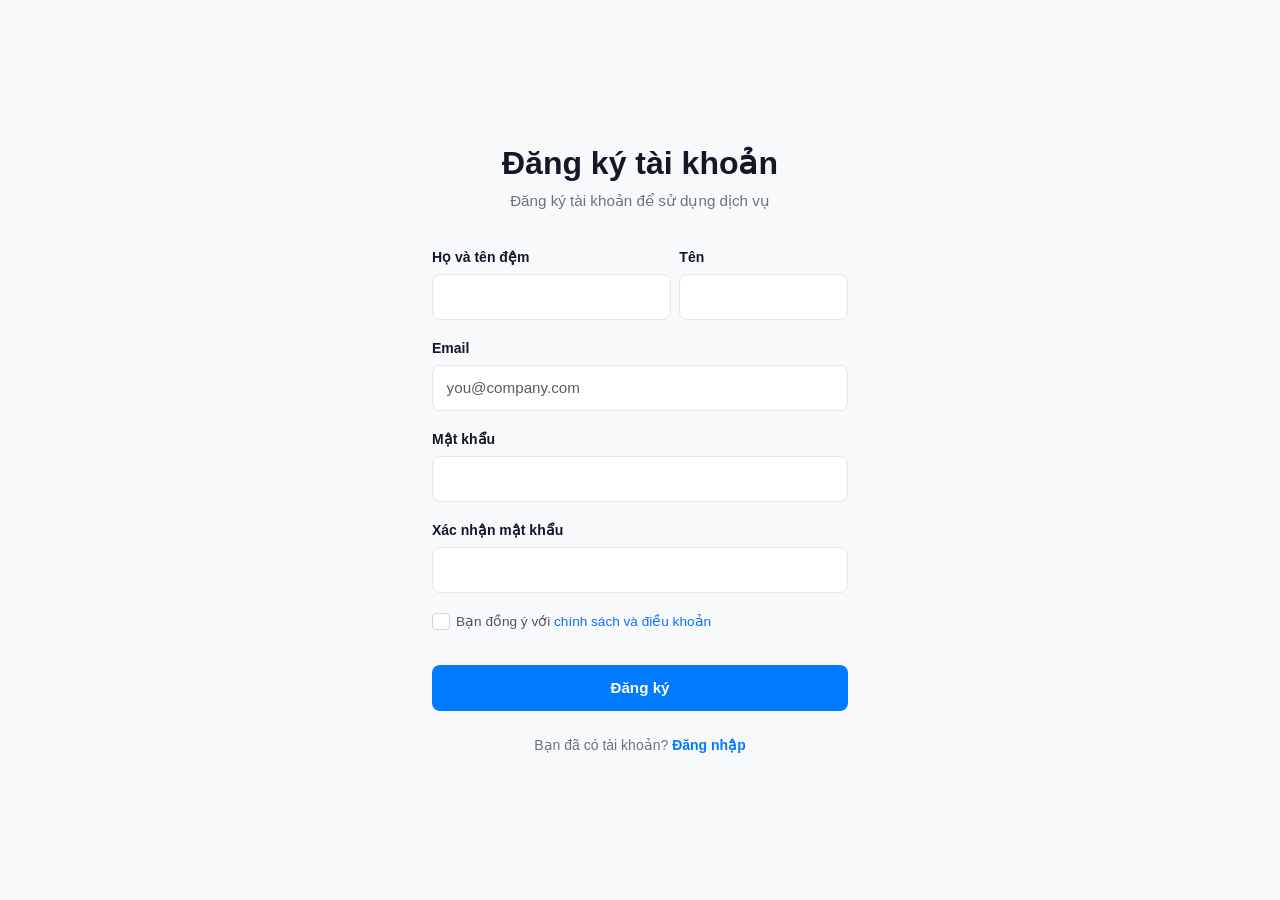
==== NewProject/Quanlysanpham/Auth/register.html @ 21271aa3 "Add files via upload" ====
<!DOCTYPE html>
<html lang="vi">
<head>
    <meta charset="UTF-8">
    <meta name="viewport" content="width=device-width, initial-scale=1.0">
    <title>Đăng ký tài khoản</title>
    <link href="https://cdn.jsdelivr.net/npm/bootstrap@5.3.2/dist/css/bootstrap.min.css" rel="stylesheet">
    <style>
        body {
            background-color: #f8f9fa;
            font-family: -apple-system, BlinkMacSystemFont, "Segoe UI", Roboto, "Helvetica Neue", Arial, sans-serif;
            min-height: 100vh;
            display: flex;
            align-items: center;
            justify-content: center;
            padding: 2rem 0;
        }
        .register-card {
            width: 100%;
            max-width: 480px;
            padding: 2rem;
            border: none;
            background: transparent;
        }
        .register-title {
            font-size: 2rem;
            font-weight: 700;
            color: #111827;
            text-align: center;
            margin-bottom: 0.5rem;
        }
        .register-subtitle {
            font-size: 0.95rem;
            color: #6b7280;
            text-align: center;
            margin-bottom: 2rem;
        }
        .form-label {
            font-weight: 600;
            font-size: 0.875rem;
            color: #111827;
            margin-bottom: 0.4rem;
        }
        .form-control {
            padding: 0.65rem 0.85rem;
            border-radius: 8px;
            border: 1px solid #e5e7eb;
            background-color: #ffffff;
            font-size: 0.95rem;
        }
        .form-control:focus {
            border-color: #007bff;
            box-shadow: 0 0 0 3px rgba(0, 123, 255, 0.1);
        }
        .form-check-input {
            width: 1.1em;
            height: 1.1em;
            border-radius: 4px;
            border-color: #d1d5db;
        }
        .form-check-label {
            font-size: 0.85rem;
            color: #4b5563;
        }
        .btn-register {
            background-color: #007bff;
            border: none;
            padding: 0.75rem;
            border-radius: 8px;
            font-weight: 600;
            font-size: 0.95rem;
            margin-top: 1rem;
            transition: background-color 0.2s ease;
        }
        .btn-register:hover {
            background-color: #0056b3;
        }
        .login-text {
            font-size: 0.875rem;
            color: #6b7280;
            text-align: center;
            margin-top: 1.5rem;
        }
        .login-link {
            color: #007bff;
            text-decoration: none;
            font-weight: 600;
        }
        .login-link:hover {
            text-decoration: underline;
        }

        .error-msg {
            color: #dc3545;
            font-size: 0.825rem;
            margin-top: 4px;
            display: none;
        }
    </style>
</head>
<body>

    <div class="register-card">
        <h1 class="register-title">Đăng ký tài khoản</h1>
        <p class="register-subtitle">Đăng ký tài khoản để sử dụng dịch vụ</p>

        <div id="alertBox" class="alert d-none" role="alert"></div>

        <form id="registerForm" novalidate>
            <div class="row g-2 mb-3">
                <div class="col-7">
                    <label for="lastName" class="form-label">Họ và tên đệm</label>
                    <input type="text" class="form-control" id="lastName" placeholder="">
                    <small id="lastNameError" class="error-msg">Không được để trống</small>
                </div>
                <div class="col-5">
                    <label for="firstName" class="form-label">Tên</label>
                    <input type="text" class="form-control" id="firstName" placeholder="">
                    <small id="firstNameError" class="error-msg">Không được để trống</small>
                </div>
            </div>

            <div class="mb-3">
                <label for="email" class="form-label">Email</label>
                <input type="email" class="form-control" id="email" placeholder="you@company.com">
                <small id="emailError" class="error-msg">Email không được để trống</small>
            </div>

            <div class="mb-3">
                <label for="password" class="form-label">Mật khẩu</label>
                <input type="password" class="form-control" id="password" placeholder="">
                <small id="passwordError" class="error-msg">Mật khẩu không được để trống</small>
            </div>

            <div class="mb-3">
                <label for="confirmPassword" class="form-label">Xác nhận mật khẩu</label>
                <input type="password" class="form-control" id="confirmPassword" placeholder="">
                <small id="confirmPasswordError" class="error-msg">Xác nhận mật khẩu không được để trống</small>
            </div>

            <div class="mb-3 form-check">
                <input class="form-check-input" type="checkbox" id="agreeCheck">
                <label class="form-check-label" for="agreeCheck">
                    Bạn đồng ý với <a href="#" class="text-primary text-decoration-none">chính sách và điều khoản</a>
                </label>
                <div>
                    <small id="agreeError" class="error-msg">Bạn phải đồng ý với chính sách và điều khoản</small>
                </div>
            </div>

            <button type="submit" class="btn btn-primary w-100 btn-register">Đăng ký</button>
        </form>

        <div class="login-text">
            Bạn đã có tài khoản? <a href="auth.html" class="login-link">Đăng nhập</a>
        </div>
    </div>

    <script src="../data.js"></script>
    <script src="./register.js"></script>
</body>
</html>
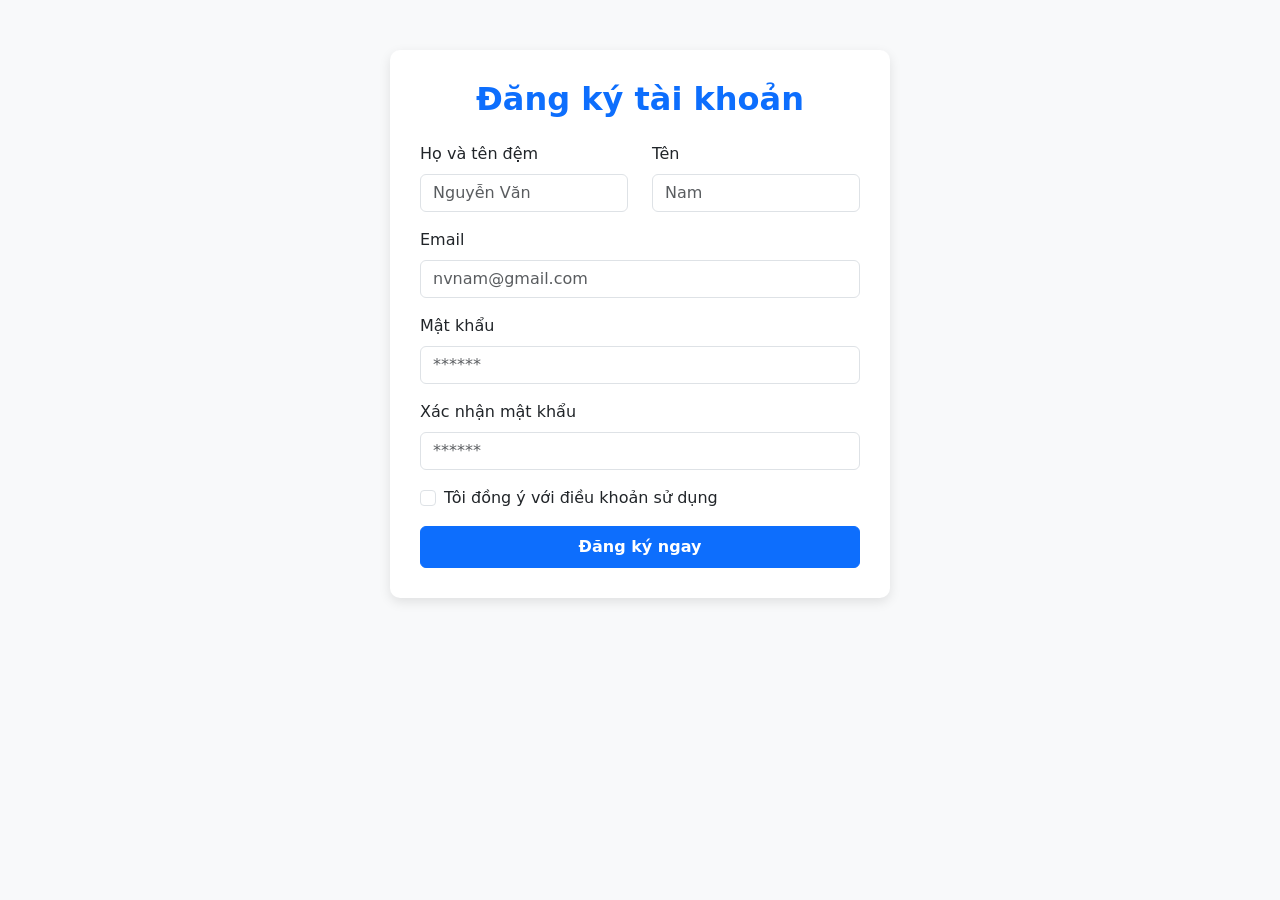
==== commit aca25e43: "register.html" ====
--- a/NewProject/Quanlysanpham/Auth/register.html
+++ b/NewProject/Quanlysanpham/Auth/register.html
@@ -4,159 +4,76 @@
     <meta charset="UTF-8">
     <meta name="viewport" content="width=device-width, initial-scale=1.0">
     <title>Đăng ký tài khoản</title>
-    <link href="https://cdn.jsdelivr.net/npm/bootstrap@5.3.2/dist/css/bootstrap.min.css" rel="stylesheet">
+    <link href="https://cdn.jsdelivr.net/npm/bootstrap@5.3.0/dist/css/bootstrap.min.css" rel="stylesheet">
     <style>
         body {
             background-color: #f8f9fa;
-            font-family: -apple-system, BlinkMacSystemFont, "Segoe UI", Roboto, "Helvetica Neue", Arial, sans-serif;
-            min-height: 100vh;
-            display: flex;
-            align-items: center;
-            justify-content: center;
-            padding: 2rem 0;
         }
         .register-card {
-            width: 100%;
-            max-width: 480px;
-            padding: 2rem;
-            border: none;
-            background: transparent;
-        }
-        .register-title {
-            font-size: 2rem;
-            font-weight: 700;
-            color: #111827;
-            text-align: center;
-            margin-bottom: 0.5rem;
-        }
-        .register-subtitle {
-            font-size: 0.95rem;
-            color: #6b7280;
-            text-align: center;
-            margin-bottom: 2rem;
-        }
-        .form-label {
-            font-weight: 600;
-            font-size: 0.875rem;
-            color: #111827;
-            margin-bottom: 0.4rem;
-        }
-        .form-control {
-            padding: 0.65rem 0.85rem;
-            border-radius: 8px;
-            border: 1px solid #e5e7eb;
+            max-width: 500px;
+            margin: 50px auto;
+            padding: 30px;
+            border-radius: 10px;
+            box-shadow: 0 4px 12px rgba(0,0,0,0.1);
             background-color: #ffffff;
-            font-size: 0.95rem;
-        }
-        .form-control:focus {
-            border-color: #007bff;
-            box-shadow: 0 0 0 3px rgba(0, 123, 255, 0.1);
-        }
-        .form-check-input {
-            width: 1.1em;
-            height: 1.1em;
-            border-radius: 4px;
-            border-color: #d1d5db;
-        }
-        .form-check-label {
-            font-size: 0.85rem;
-            color: #4b5563;
-        }
-        .btn-register {
-            background-color: #007bff;
-            border: none;
-            padding: 0.75rem;
-            border-radius: 8px;
-            font-weight: 600;
-            font-size: 0.95rem;
-            margin-top: 1rem;
-            transition: background-color 0.2s ease;
-        }
-        .btn-register:hover {
-            background-color: #0056b3;
-        }
-        .login-text {
-            font-size: 0.875rem;
-            color: #6b7280;
-            text-align: center;
-            margin-top: 1.5rem;
-        }
-        .login-link {
-            color: #007bff;
-            text-decoration: none;
-            font-weight: 600;
-        }
-        .login-link:hover {
-            text-decoration: underline;
-        }
-
-        .error-msg {
-            color: #dc3545;
-            font-size: 0.825rem;
-            margin-top: 4px;
-            display: none;
         }
     </style>
 </head>
 <body>
 
-    <div class="register-card">
-        <h1 class="register-title">Đăng ký tài khoản</h1>
-        <p class="register-subtitle">Đăng ký tài khoản để sử dụng dịch vụ</p>
+    <div class="container">
+        <div class="register-card">
+            <h2 class="text-center mb-4 fw-bold text-primary">Đăng ký tài khoản</h2>
 
-        <div id="alertBox" class="alert d-none" role="alert"></div>
+            <div id="alertBox" class="alert d-none" role="alert"></div>
 
-        <form id="registerForm" novalidate>
-            <div class="row g-2 mb-3">
-                <div class="col-7">
-                    <label for="lastName" class="form-label">Họ và tên đệm</label>
-                    <input type="text" class="form-control" id="lastName" placeholder="">
-                    <small id="lastNameError" class="error-msg">Không được để trống</small>
+            <form id="registerForm" novalidate>
+
+                <div class="row mb-3">
+                    <div class="col-md-6">
+                        <label for="lastName" class="form-label">Họ và tên đệm</label>
+                        <input type="text" class="form-control" id="lastName" name="lastName" placeholder="Nguyễn Văn">
+                        <small id="lastNameError" class="text-danger mt-1" style="display: none;">Họ không được để trống</small>
+                    </div>
+                    <div class="col-md-6 mt-3 mt-md-0">
+                        <label for="firstName" class="form-label">Tên</label>
+                        <input type="text" class="form-control" id="firstName" name="firstName" placeholder="Nam">
+                        <small id="firstNameError" class="text-danger mt-1" style="display: none;">Tên không được để trống</small>
+                    </div>
                 </div>
-                <div class="col-5">
-                    <label for="firstName" class="form-label">Tên</label>
-                    <input type="text" class="form-control" id="firstName" placeholder="">
-                    <small id="firstNameError" class="error-msg">Không được để trống</small>
+
+                <div class="mb-3">
+                    <label for="email" class="form-label">Email</label>
+                    <input type="email" class="form-control" id="email" name="email" placeholder="nvnam@gmail.com">
+                    <small id="emailError" class="text-danger mt-1" style="display: none;"></small>
                 </div>
-            </div>
 
-            <div class="mb-3">
-                <label for="email" class="form-label">Email</label>
-                <input type="email" class="form-control" id="email" placeholder="you@company.com">
-                <small id="emailError" class="error-msg">Email không được để trống</small>
-            </div>
+                <div class="mb-3">
+                    <label for="password" class="form-label">Mật khẩu</label>
+                    <input type="password" class="form-control" id="password" name="password" placeholder="******">
+                    <small id="passwordError" class="text-danger mt-1" style="display: none;"></small>
+                </div>
 
-            <div class="mb-3">
-                <label for="password" class="form-label">Mật khẩu</label>
-                <input type="password" class="form-control" id="password" placeholder="">
-                <small id="passwordError" class="error-msg">Mật khẩu không được để trống</small>
-            </div>
+                <div class="mb-3">
+                    <label for="confirmPassword" class="form-label">Xác nhận mật khẩu</label>
+                    <input type="password" class="form-control" id="confirmPassword" name="confirmPassword" placeholder="******">
+                    <small id="confirmPasswordError" class="text-danger mt-1" style="display: none;"></small>
+                </div>
 
-            <div class="mb-3">
-                <label for="confirmPassword" class="form-label">Xác nhận mật khẩu</label>
-                <input type="password" class="form-control" id="confirmPassword" placeholder="">
-                <small id="confirmPasswordError" class="error-msg">Xác nhận mật khẩu không được để trống</small>
-            </div>
+                <div class="mb-3 form-check">
+                    <input type="checkbox" class="form-check-input" id="agreeCheck" name="agreeCheck">
+                    <label class="form-check-label" for="agreeCheck">Tôi đồng ý với điều khoản sử dụng</label>
+                    <div>
+                        <small id="agreeError" class="text-danger mt-1" style="display: none;">Bạn phải đồng ý với điều khoản dịch vụ</small>
+                    </div>
+                </div>
 
-            <div class="mb-3 form-check">
-                <input class="form-check-input" type="checkbox" id="agreeCheck">
-                <label class="form-check-label" for="agreeCheck">
-                    Bạn đồng ý với <a href="#" class="text-primary text-decoration-none">chính sách và điều khoản</a>
-                </label>
-                <div>
-                    <small id="agreeError" class="error-msg">Bạn phải đồng ý với chính sách và điều khoản</small>
-                </div>
-            </div>
-
-            <button type="submit" class="btn btn-primary w-100 btn-register">Đăng ký</button>
-        </form>
-
-        <div class="login-text">
-            Bạn đã có tài khoản? <a href="auth.html" class="login-link">Đăng nhập</a>
+                <button type="submit" class="btn btn-primary w-100 py-2 fw-bold">Đăng ký ngay</button>
+            </form>
         </div>
     </div>
 
-    <script src="../data.js"></script>
-    <script src="./register.js"></script>
+    <script src="data.js"></script>
+    <script src="register.js"></script>
 </body>
-</html>+</html>
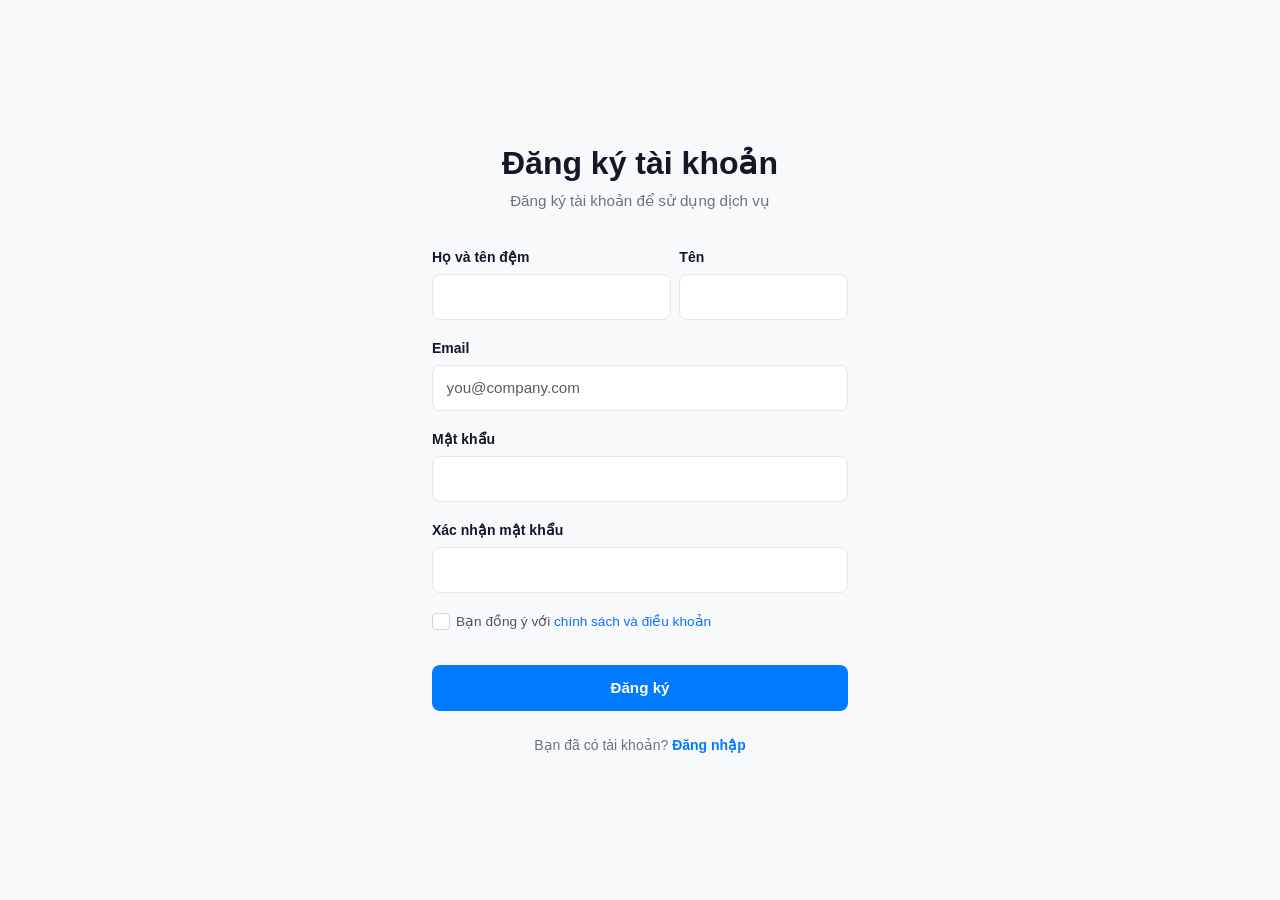
==== commit 2f169e95: "Add files via upload" ====
--- a/NewProject/Quanlysanpham/Auth/register.html
+++ b/NewProject/Quanlysanpham/Auth/register.html
@@ -1,79 +1,178 @@
 <!DOCTYPE html>
 <html lang="vi">
+
 <head>
     <meta charset="UTF-8">
     <meta name="viewport" content="width=device-width, initial-scale=1.0">
     <title>Đăng ký tài khoản</title>
-    <link href="https://cdn.jsdelivr.net/npm/bootstrap@5.3.0/dist/css/bootstrap.min.css" rel="stylesheet">
+    <link href="https://cdn.jsdelivr.net/npm/bootstrap@5.3.2/dist/css/bootstrap.min.css" rel="stylesheet">
     <style>
         body {
             background-color: #f8f9fa;
+            font-family: -apple-system, BlinkMacSystemFont, "Segoe UI", Roboto, "Helvetica Neue", Arial, sans-serif;
+            min-height: 100vh;
+            display: flex;
+            align-items: center;
+            justify-content: center;
+            padding: 2rem 0;
         }
+
         .register-card {
-            max-width: 500px;
-            margin: 50px auto;
-            padding: 30px;
-            border-radius: 10px;
-            box-shadow: 0 4px 12px rgba(0,0,0,0.1);
+            width: 100%;
+            max-width: 480px;
+            padding: 2rem;
+            border: none;
+            background: transparent;
+        }
+
+        .register-title {
+            font-size: 2rem;
+            font-weight: 700;
+            color: #111827;
+            text-align: center;
+            margin-bottom: 0.5rem;
+        }
+
+        .register-subtitle {
+            font-size: 0.95rem;
+            color: #6b7280;
+            text-align: center;
+            margin-bottom: 2rem;
+        }
+
+        .form-label {
+            font-weight: 600;
+            font-size: 0.875rem;
+            color: #111827;
+            margin-bottom: 0.4rem;
+        }
+
+        .form-control {
+            padding: 0.65rem 0.85rem;
+            border-radius: 8px;
+            border: 1px solid #e5e7eb;
             background-color: #ffffff;
+            font-size: 0.95rem;
+        }
+
+        .form-control:focus {
+            border-color: #007bff;
+            box-shadow: 0 0 0 3px rgba(0, 123, 255, 0.1);
+        }
+
+        .form-check-input {
+            width: 1.1em;
+            height: 1.1em;
+            border-radius: 4px;
+            border-color: #d1d5db;
+        }
+
+        .form-check-label {
+            font-size: 0.85rem;
+            color: #4b5563;
+        }
+
+        .btn-register {
+            background-color: #007bff;
+            border: none;
+            padding: 0.75rem;
+            border-radius: 8px;
+            font-weight: 600;
+            font-size: 0.95rem;
+            margin-top: 1rem;
+            transition: background-color 0.2s ease;
+        }
+
+        .btn-register:hover {
+            background-color: #0056b3;
+        }
+
+        .login-text {
+            font-size: 0.875rem;
+            color: #6b7280;
+            text-align: center;
+            margin-top: 1.5rem;
+        }
+
+        .login-link {
+            color: #007bff;
+            text-decoration: none;
+            font-weight: 600;
+        }
+
+        .login-link:hover {
+            text-decoration: underline;
+        }
+
+        .error-msg {
+            color: #dc3545;
+            font-size: 0.825rem;
+            margin-top: 4px;
+            display: none;
         }
     </style>
 </head>
+
 <body>
 
-    <div class="container">
-        <div class="register-card">
-            <h2 class="text-center mb-4 fw-bold text-primary">Đăng ký tài khoản</h2>
+    <div class="register-card">
+        <h1 class="register-title">Đăng ký tài khoản</h1>
+        <p class="register-subtitle">Đăng ký tài khoản để sử dụng dịch vụ</p>
 
-            <div id="alertBox" class="alert d-none" role="alert"></div>
+        <div id="alertBox" class="alert d-none" role="alert"></div>
 
-            <form id="registerForm" novalidate>
+        <form id="registerForm" novalidate>
+            <div class="row g-2 mb-3">
+                <div class="col-7">
+                    <label for="lastName" class="form-label">Họ và tên đệm</label>
+                    <input type="text" class="form-control" id="lastName" name="lastName" placeholder="">
+                    <small id="lastNameError" class="error-msg">Không được để trống</small>
+                </div>
+                <div class="col-5">
+                    <label for="firstName" class="form-label">Tên</label>
+                    <input type="text" class="form-control" id="firstName" name="firstName" placeholder="">
+                    <small id="firstNameError" class="error-msg">Không được để trống</small>
+                </div>
+            </div>
 
-                <div class="row mb-3">
-                    <div class="col-md-6">
-                        <label for="lastName" class="form-label">Họ và tên đệm</label>
-                        <input type="text" class="form-control" id="lastName" name="lastName" placeholder="Nguyễn Văn">
-                        <small id="lastNameError" class="text-danger mt-1" style="display: none;">Họ không được để trống</small>
-                    </div>
-                    <div class="col-md-6 mt-3 mt-md-0">
-                        <label for="firstName" class="form-label">Tên</label>
-                        <input type="text" class="form-control" id="firstName" name="firstName" placeholder="Nam">
-                        <small id="firstNameError" class="text-danger mt-1" style="display: none;">Tên không được để trống</small>
-                    </div>
+            <div class="mb-3">
+                <label for="email" class="form-label">Email</label>
+                <input type="email" class="form-control" id="email" name="email" placeholder="you@company.com">
+                <small id="emailError" class="error-msg">Email không được để trống</small>
+            </div>
+
+            <div class="mb-3">
+                <label for="password" class="form-label">Mật khẩu</label>
+                <input type="password" class="form-control" id="password" name="password" placeholder="">
+                <small id="passwordError" class="error-msg">Mật khẩu không được để trống</small>
+            </div>
+
+            <div class="mb-3">
+                <label for="confirmPassword" class="form-label">Xác nhận mật khẩu</label>
+                <input type="password" class="form-control" id="confirmPassword" name="confirmPassword" placeholder="">
+                <small id="confirmPasswordError" class="error-msg">Xác nhận mật khẩu không được để trống</small>
+            </div>
+
+            <div class="mb-3 form-check">
+                <input class="form-check-input" type="checkbox" id="agreeCheck" name="agreeCheck">
+                <label class="form-check-label" for="agreeCheck">
+                    Bạn đồng ý với <a href="#" class="text-primary text-decoration-none">chính sách và điều khoản</a>
+                </label>
+                <div>
+                    <small id="agreeError" class="error-msg">Bạn phải đồng ý với chính sách và điều khoản</small>
                 </div>
+            </div>
 
-                <div class="mb-3">
-                    <label for="email" class="form-label">Email</label>
-                    <input type="email" class="form-control" id="email" name="email" placeholder="nvnam@gmail.com">
-                    <small id="emailError" class="text-danger mt-1" style="display: none;"></small>
-                </div>
+            <button type="submit" class="btn btn-primary w-100 btn-register">Đăng ký</button>
+        </form>
 
-                <div class="mb-3">
-                    <label for="password" class="form-label">Mật khẩu</label>
-                    <input type="password" class="form-control" id="password" name="password" placeholder="******">
-                    <small id="passwordError" class="text-danger mt-1" style="display: none;"></small>
-                </div>
-
-                <div class="mb-3">
-                    <label for="confirmPassword" class="form-label">Xác nhận mật khẩu</label>
-                    <input type="password" class="form-control" id="confirmPassword" name="confirmPassword" placeholder="******">
-                    <small id="confirmPasswordError" class="text-danger mt-1" style="display: none;"></small>
-                </div>
-
-                <div class="mb-3 form-check">
-                    <input type="checkbox" class="form-check-input" id="agreeCheck" name="agreeCheck">
-                    <label class="form-check-label" for="agreeCheck">Tôi đồng ý với điều khoản sử dụng</label>
-                    <div>
-                        <small id="agreeError" class="text-danger mt-1" style="display: none;">Bạn phải đồng ý với điều khoản dịch vụ</small>
-                    </div>
-                </div>
-
-                <button type="submit" class="btn btn-primary w-100 py-2 fw-bold">Đăng ký ngay</button>
-            </form>
+        <div class="login-text">
+            Bạn đã có tài khoản? <a href="auth.html" class="login-link">Đăng nhập</a>
         </div>
     </div>
 
-    <script src="data.js"></script>
-    <script src="register.js"></script>
+    <script src="../data.js"></script>
+    <script src="./register.js"></script>
 </body>
-</html>
+
+</html>
